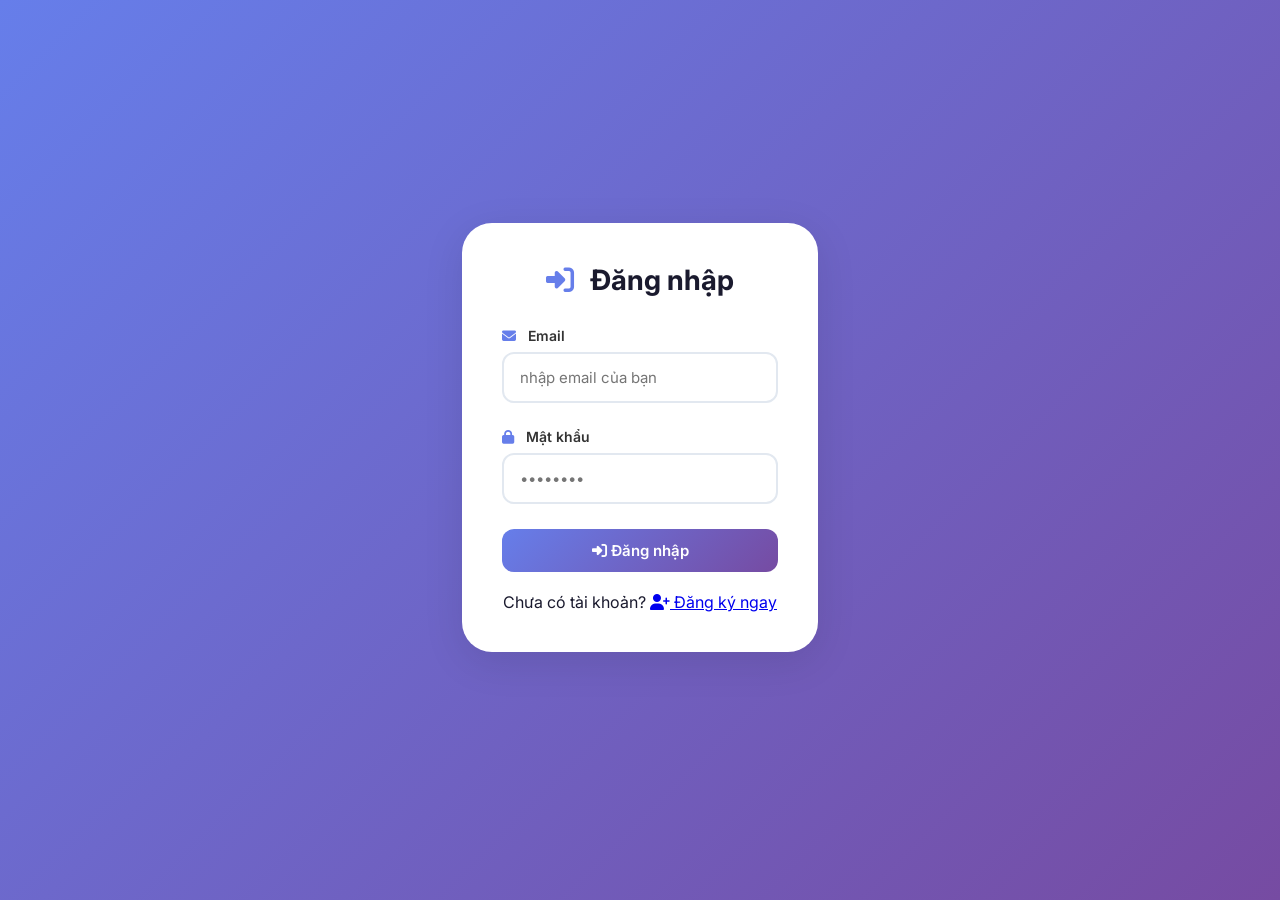
==== web_dat_lich_san_bong/public/index.html @ 663996a1 "add" ====
<!DOCTYPE html>
<html lang="vi">
<head>
    <meta charset="UTF-8">
    <meta name="viewport" content="width=device-width, initial-scale=1.0">
    <title>Đặt Sân Bóng - Đặt sân online dễ dàng</title>
    <link rel="stylesheet" href="https://cdnjs.cloudflare.com/ajax/libs/font-awesome/6.4.0/css/all.min.css">
    <link rel="stylesheet" href="assets/css/style.css">
</head>
<body>
    <nav class="navbar">
        <div class="logo">
            <i class="fas fa-futbol"></i> Đặt <span>Sân Bóng</span>
        </div>
        <div class="nav-links">
            <a href="index.html"><i class="fas fa-home"></i> Trang chủ</a>
            <a href="pitches.html"><i class="fas fa-list"></i> Sân bóng</a>
            <a href="my-bookings.html" id="my-bookings-link" style="display: none;"><i class="fas fa-calendar-alt"></i> Lịch của tôi</a>
            <a href="booking.html" id="booking-link" style="display: none;"><i class="fas fa-plus-circle"></i> Đặt sân</a>
            <a href="#" id="logout-link" style="display: none;" onclick="logoutNow(); return false;">
            <i class="fas fa-sign-out-alt"></i> Đăng xuất (<span class="user-name"></span>)</a>
            <a href="login.html" id="login-link"><i class="fas fa-sign-in-alt"></i> Đăng nhập</a>
            <a href="register.html" id="register-link"><i class="fas fa-user-plus"></i> Đăng ký</a>
        </div>
    </nav>

    <div class="container">
        <div class="hero">
            <i class="fas fa-futbol" style="font-size: 64px; margin-bottom: 20px;"></i>
            <h1>Đặt Sân Bóng Online</h1>
            <p>Nhanh chóng - Tiện lợi - Không lo trùng lịch</p>
            <a href="pitches.html" class="btn btn-outline" style="background: white; color: #667eea;">
                <i class="fas fa-search"></i> Xem sân ngay
            </a>
        </div>

        <h2 style="text-align: center; margin: 40px 0 20px;">
            <i class="fas fa-star" style="color: #fbbf24;"></i> Sân bóng nổi bật
        </h2>
        <div id="featured-pitches" class="grid"></div>
    </div>

    <script src="assets/js/utils.js"></script>
    <script src="assets/js/auth.js"></script>
    <script>
        async function loadFeaturedPitches() {
            const container = document.getElementById('featured-pitches');
            try {
                const data = await apiCall('/pitches/list.php');
                if (data.pitches && data.pitches.length) {
                    const featured = data.pitches.slice(0, 3);
                    container.innerHTML = featured.map(pitch => `
                        <div class="card pitch-card">
                            <h3><i class="fas fa-futbol"></i> ${escapeHtml(pitch.name)}</h3>
                            <p><i class="fas fa-tag"></i> <strong>Loại:</strong> ${escapeHtml(pitch.type || 'Sân bóng đá')}</p>
                            <p><i class="fas fa-map-marker-alt"></i> <strong>Địa chỉ:</strong> ${escapeHtml(pitch.location || 'Đang cập nhật')}</p>
                            <p><i class="fas fa-dollar-sign"></i> <strong>Giá:</strong> <span class="price">${formatCurrency(pitch.price_per_hour)}</span>/giờ</p>
                            <button class="btn btn-primary" onclick="window.location.href='booking.html?pitch_id=${pitch.id}'">
                                <i class="fas fa-calendar-check"></i> Đặt ngay
                            </button>
                        </div>
                    `).join('');
                }
            } catch (error) {
                console.error('Error:', error);
            }
        }
        
        document.addEventListener('DOMContentLoaded', () => {
            loadFeaturedPitches();
            
            const user = getCurrentUser();
            if (user) {
                document.getElementById('my-bookings-link').style.display = 'inline-block';
                document.getElementById('booking-link').style.display = 'inline-block';
                document.getElementById('login-link').style.display = 'none';
                document.getElementById('register-link').style.display = 'none';
                document.getElementById('logout-link').style.display = 'inline-block';
                document.querySelector('.user-name').textContent = user.name;
            }
        });
    </script>
</body>
</html>
---- web_dat_lich_san_bong/public/assets/css/style.css ----
@import url('https://fonts.googleapis.com/css2?family=Inter:wght@300;400;500;600;700&display=swap');

* {
    margin: 0;
    padding: 0;
    box-sizing: border-box;
}

body {
    font-family: 'Inter', sans-serif;
    background: linear-gradient(135deg, #667eea 0%, #764ba2 100%);
    min-height: 100vh;
    color: #1a1a2e;
}

/* Container */
.container {
    max-width: 1200px;
    margin: 0 auto;
    padding: 20px;
}

/* ============ NAVBAR ============ */
.navbar {
    background: rgba(26, 26, 46, 0.95);
    backdrop-filter: blur(10px);
    color: white;
    padding: 15px 40px;
    display: flex;
    justify-content: space-between;
    align-items: center;
    flex-wrap: wrap;
    position: sticky;
    top: 0;
    z-index: 1000;
    box-shadow: 0 4px 20px rgba(0,0,0,0.1);
}

.logo {
    font-size: 1.8rem;
    font-weight: 700;
    background: linear-gradient(135deg, #fff, #a8c0ff);
    -webkit-background-clip: text;
    -webkit-text-fill-color: transparent;
    background-clip: text;
}

.logo span {
    background: linear-gradient(135deg, #667eea, #764ba2);
    -webkit-background-clip: text;
    -webkit-text-fill-color: transparent;
}

.nav-links {
    display: flex;
    gap: 25px;
    flex-wrap: wrap;
}

.nav-links a {
    color: white;
    text-decoration: none;
    font-weight: 500;
    transition: all 0.3s ease;
    padding: 8px 16px;
    border-radius: 8px;
}

.nav-links a:hover {
    background: rgba(102, 126, 234, 0.3);
    transform: translateY(-2px);
}

/* ============ CARDS ============ */
.card {
    background: white;
    border-radius: 20px;
    padding: 25px;
    margin-bottom: 25px;
    box-shadow: 0 10px 40px rgba(0,0,0,0.1);
    transition: all 0.3s ease;
}

.card:hover {
    transform: translateY(-5px);
    box-shadow: 0 20px 50px rgba(0,0,0,0.15);
}

.pitch-card {
    border-left: 5px solid #667eea;
    background: linear-gradient(135deg, #fff 0%, #f8f9ff 100%);
}

/* ============ GRID ============ */
.grid {
    display: grid;
    grid-template-columns: repeat(auto-fill, minmax(350px, 1fr));
    gap: 25px;
    margin-top: 25px;
}

/* ============ FORMS ============ */
.form-container {
    max-width: 500px;
    margin: 60px auto;
}

.form-container .card {
    background: white;
    padding: 40px;
    border-radius: 30px;
}

.form-container h2 {
    text-align: center;
    margin-bottom: 30px;
    color: #1a1a2e;
    font-size: 28px;
}

.form-container h2 i {
    margin-right: 10px;
    color: #667eea;
}

.form-group {
    margin-bottom: 25px;
}

.form-group label {
    display: block;
    margin-bottom: 8px;
    font-weight: 600;
    color: #333;
    font-size: 14px;
}

.form-group label i {
    margin-right: 8px;
    color: #667eea;
}

.form-control {
    width: 100%;
    padding: 14px 16px;
    border: 2px solid #e2e8f0;
    border-radius: 12px;
    font-size: 15px;
    transition: all 0.3s ease;
    font-family: 'Inter', sans-serif;
}

.form-control:focus {
    outline: none;
    border-color: #667eea;
    box-shadow: 0 0 0 3px rgba(102, 126, 234, 0.2);
}

/* ============ BUTTONS ============ */
.btn {
    display: inline-block;
    padding: 12px 28px;
    border: none;
    border-radius: 12px;
    cursor: pointer;
    text-decoration: none;
    font-size: 15px;
    font-weight: 600;
    transition: all 0.3s ease;
    font-family: 'Inter', sans-serif;
}

.btn-primary {
    background: linear-gradient(135deg, #667eea, #764ba2);
    color: white;
}

.btn-primary:hover {
    transform: translateY(-2px);
    box-shadow: 0 5px 20px rgba(102, 126, 234, 0.4);
}

.btn-danger {
    background: linear-gradient(135deg, #f56565, #e53e3e);
    color: white;
}

.btn-danger:hover {
    transform: translateY(-2px);
    box-shadow: 0 5px 20px rgba(245, 101, 101, 0.4);
}

.btn-outline {
    background: transparent;
    border: 2px solid #667eea;
    color: #667eea;
}

.btn-outline:hover {
    background: #667eea;
    color: white;
}

.btn-block {
    width: 100%;
}

/* ============ ALERTS ============ */
.alert {
    padding: 15px 20px;
    border-radius: 12px;
    margin-bottom: 20px;
    font-weight: 500;
    animation: slideIn 0.3s ease;
}

.alert-success {
    background: linear-gradient(135deg, #48bb78, #38a169);
    color: white;
}

.alert-error {
    background: linear-gradient(135deg, #f56565, #e53e3e);
    color: white;
}

.alert-info {
    background: linear-gradient(135deg, #4299e1, #3182ce);
    color: white;
}

/* ============ BOOKING CARD ============ */
.booking-card {
    border-left: 4px solid;
    transition: all 0.3s ease;
}

.booking-card.pending {
    border-left-color: #ed8936;
}

.booking-card.confirmed {
    border-left-color: #48bb78;
}

.booking-card.cancelled {
    border-left-color: #f56565;
    opacity: 0.7;
}

.booking-status {
    display: inline-block;
    padding: 5px 12px;
    border-radius: 20px;
    font-size: 12px;
    font-weight: 600;
}

.status-pending {
    background: #ed8936;
    color: white;
}

.status-confirmed {
    background: #48bb78;
    color: white;
}

.status-cancelled {
    background: #f56565;
    color: white;
}

/* ============ LOADING ============ */
.spinner {
    width: 50px;
    height: 50px;
    border: 4px solid #e2e8f0;
    border-top-color: #667eea;
    border-radius: 50%;
    animation: spin 1s linear infinite;
    margin: 40px auto;
}

@keyframes spin {
    to { transform: rotate(360deg); }
}

@keyframes slideIn {
    from {
        transform: translateX(100%);
        opacity: 0;
    }
    to {
        transform: translateX(0);
        opacity: 1;
    }
}

/* ============ HERO SECTION ============ */
.hero {
    background: linear-gradient(135deg, #667eea, #764ba2);
    color: white;
    text-align: center;
    padding: 60px 20px;
    border-radius: 30px;
    margin-bottom: 40px;
}

.hero h1 {
    font-size: 48px;
    margin-bottom: 20px;
}

.hero p {
    font-size: 18px;
    opacity: 0.95;
    margin-bottom: 30px;
}

/* ============ RESPONSIVE ============ */
@media (max-width: 768px) {
    .navbar {
        flex-direction: column;
        gap: 15px;
        padding: 15px 20px;
    }
    
    .nav-links {
        justify-content: center;
    }
    
    .hero h1 {
        font-size: 32px;
    }
    
    .grid {
        grid-template-columns: 1fr;
    }
    
    .form-container {
        margin: 30px 20px;
    }
    
    .form-container .card {
        padding: 25px;
    }
}

/* ============ UTILITIES ============ */
.text-center { text-align: center; }
.text-right { text-align: right; }
.mt-1 { margin-top: 10px; }
.mt-2 { margin-top: 20px; }
.mt-3 { margin-top: 30px; }
.mb-1 { margin-bottom: 10px; }
.mb-2 { margin-bottom: 20px; }
.mb-3 { margin-bottom: 30px; }
.hidden { display: none; }

/* ============ BADGE ============ */
.badge {
    display: inline-block;
    padding: 4px 12px;
    border-radius: 20px;
    font-size: 12px;
    font-weight: 600;
}

.badge-success {
    background: #48bb78;
    color: white;
}

.badge-warning {
    background: #ed8936;
    color: white;
}

.badge-danger {
    background: #f56565;
    color: white;
}

/* ============ PRICE TAG ============ */
.price {
    font-size: 24px;
    font-weight: 700;
    color: #667eea;
}

.price small {
    font-size: 14px;
    font-weight: 400;
    color: #718096;
}
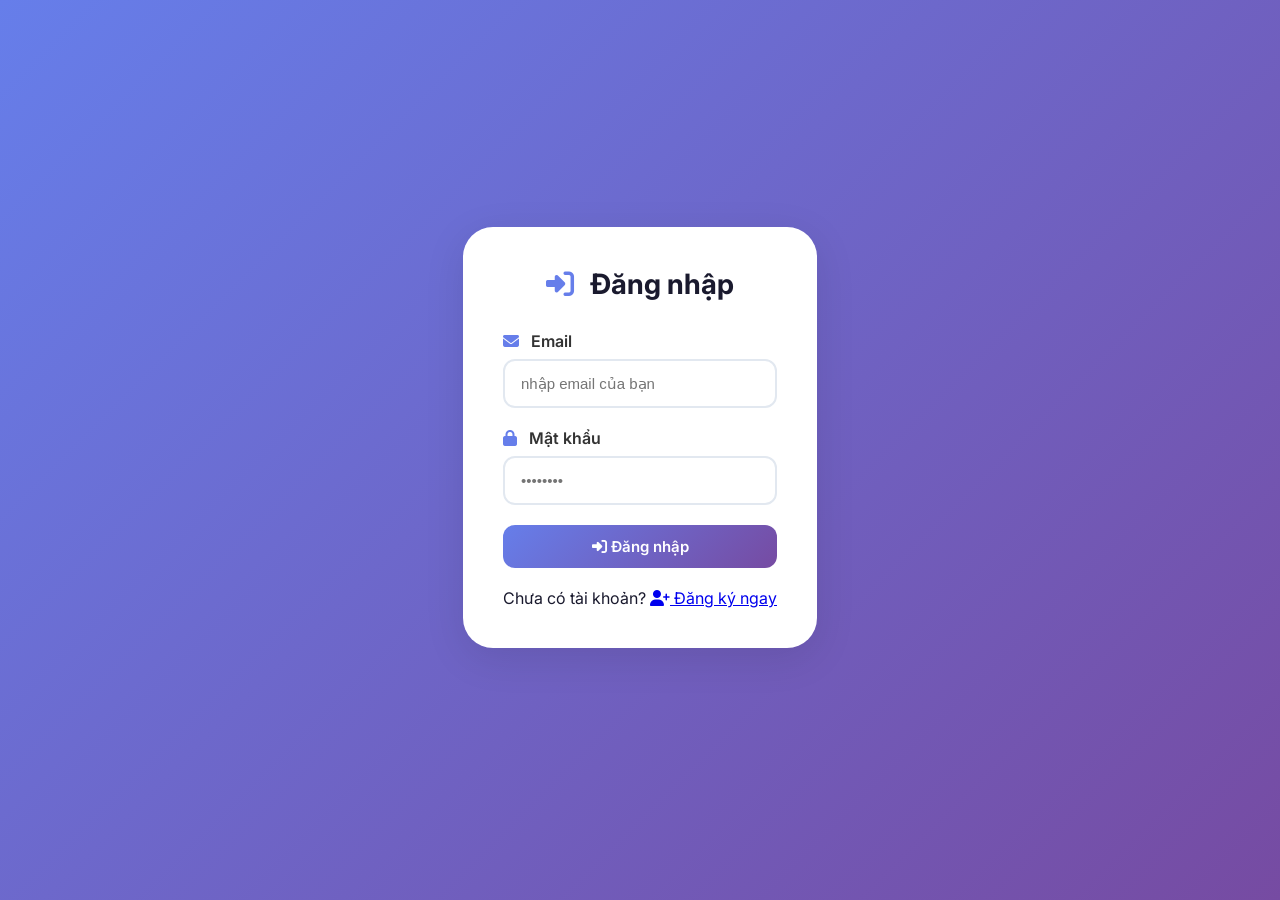
==== commit 77de36ce: "update" ====
--- a/web_dat_lich_san_bong/public/index.html
+++ b/web_dat_lich_san_bong/public/index.html
@@ -17,24 +17,43 @@
             <a href="pitches.html"><i class="fas fa-list"></i> Sân bóng</a>
             <a href="my-bookings.html" id="my-bookings-link" style="display: none;"><i class="fas fa-calendar-alt"></i> Lịch của tôi</a>
             <a href="booking.html" id="booking-link" style="display: none;"><i class="fas fa-plus-circle"></i> Đặt sân</a>
-            <a href="#" id="logout-link" style="display: none;" onclick="logoutNow(); return false;">
-            <i class="fas fa-sign-out-alt"></i> Đăng xuất (<span class="user-name"></span>)</a>
+            <a href="assets/admin/index.html" id="admin-link" style="display: none;"><i class="fas fa-shield-alt"></i> Admin</a>
+            <a href="#" id="logout-link" style="display: none;">
+                <i class="fas fa-sign-out-alt"></i> Đăng xuất (<span class="user-name"></span>)
+            </a>
             <a href="login.html" id="login-link"><i class="fas fa-sign-in-alt"></i> Đăng nhập</a>
             <a href="register.html" id="register-link"><i class="fas fa-user-plus"></i> Đăng ký</a>
+            <button id="darkModeToggle" class="dark-mode-btn" onclick="toggleDarkMode()">
+                <i class="fas fa-moon"></i>
+            </button>
         </div>
     </nav>
 
     <div class="container">
         <div class="hero">
-            <i class="fas fa-futbol" style="font-size: 64px; margin-bottom: 20px;"></i>
+            <i class="fas fa-futbol"></i>
             <h1>Đặt Sân Bóng Online</h1>
             <p>Nhanh chóng - Tiện lợi - Không lo trùng lịch</p>
-            <a href="pitches.html" class="btn btn-outline" style="background: white; color: #667eea;">
+            <a href="pitches.html" class="btn btn-outline">
                 <i class="fas fa-search"></i> Xem sân ngay
             </a>
+            <div class="stats-badge">
+                <div><i class="fas fa-calendar-check"></i> <span id="todayBookings">0</span> đặt hôm nay</div>
+                <div><i class="fas fa-futbol"></i> Sân chất lượng cao</div>
+            </div>
         </div>
 
-        <h2 style="text-align: center; margin: 40px 0 20px;">
+        <div class="search-filter">
+            <input type="text" id="searchInput" class="form-control" placeholder="🔍 Tìm kiếm sân bóng...">
+            <select id="priceFilter" class="form-control">
+                <option value="all">💰 Tất cả giá</option>
+                <option value="under300">Dưới 300.000đ</option>
+                <option value="300-500">300.000đ - 500.000đ</option>
+                <option value="over500">Trên 500.000đ</option>
+            </select>
+        </div>
+
+        <h2 style="text-align: center; margin: 20px 0;">
             <i class="fas fa-star" style="color: #fbbf24;"></i> Sân bóng nổi bật
         </h2>
         <div id="featured-pitches" class="grid"></div>
@@ -43,12 +62,25 @@
     <script src="assets/js/utils.js"></script>
     <script src="assets/js/auth.js"></script>
     <script>
+        // Hàm logout
+        function logoutNow() {
+            sessionStorage.removeItem('user');
+            window.location.href = '/web_dat_lich_san_bong/public/login.html';
+        }
+        
+        // Gắn sự kiện logout cho nút logout-link
+        document.getElementById('logout-link')?.addEventListener('click', function(e) {
+            e.preventDefault();
+            logoutNow();
+        });
+        
+        // Load sân nổi bật
         async function loadFeaturedPitches() {
             const container = document.getElementById('featured-pitches');
             try {
                 const data = await apiCall('/pitches/list.php');
                 if (data.pitches && data.pitches.length) {
-                    const featured = data.pitches.slice(0, 3);
+                    const featured = data.pitches.slice(0, 6);
                     container.innerHTML = featured.map(pitch => `
                         <div class="card pitch-card">
                             <h3><i class="fas fa-futbol"></i> ${escapeHtml(pitch.name)}</h3>
@@ -60,24 +92,52 @@
                             </button>
                         </div>
                     `).join('');
+                    
+                    const searchInput = document.getElementById('searchInput');
+                    const priceFilter = document.getElementById('priceFilter');
+                    if (searchInput) searchInput.addEventListener('keyup', filterPitches);
+                    if (priceFilter) priceFilter.addEventListener('change', filterPitches);
                 }
             } catch (error) {
                 console.error('Error:', error);
             }
         }
         
+        // Cập nhật giao diện dựa trên user
+        function updateUIForUser() {
+            const user = getCurrentUser();
+            console.log('Current user:', user);
+            
+            const myBookingsLink = document.getElementById('my-bookings-link');
+            const bookingLink = document.getElementById('booking-link');
+            const loginLink = document.getElementById('login-link');
+            const registerLink = document.getElementById('register-link');
+            const logoutLink = document.getElementById('logout-link');
+            const adminLink = document.getElementById('admin-link');
+            const userNameSpan = document.querySelector('.user-name');
+            
+            if (user) {
+                if (myBookingsLink) myBookingsLink.style.display = 'inline-block';
+                if (bookingLink) bookingLink.style.display = 'inline-block';
+                if (loginLink) loginLink.style.display = 'none';
+                if (registerLink) registerLink.style.display = 'none';
+                if (logoutLink) logoutLink.style.display = 'inline-block';
+                if (userNameSpan) userNameSpan.textContent = user.name;
+                if (user.role === 'admin' && adminLink) adminLink.style.display = 'inline-block';
+            } else {
+                if (myBookingsLink) myBookingsLink.style.display = 'none';
+                if (bookingLink) bookingLink.style.display = 'none';
+                if (loginLink) loginLink.style.display = 'inline-block';
+                if (registerLink) registerLink.style.display = 'inline-block';
+                if (logoutLink) logoutLink.style.display = 'none';
+                if (adminLink) adminLink.style.display = 'none';
+            }
+        }
+        
         document.addEventListener('DOMContentLoaded', () => {
             loadFeaturedPitches();
-            
-            const user = getCurrentUser();
-            if (user) {
-                document.getElementById('my-bookings-link').style.display = 'inline-block';
-                document.getElementById('booking-link').style.display = 'inline-block';
-                document.getElementById('login-link').style.display = 'none';
-                document.getElementById('register-link').style.display = 'none';
-                document.getElementById('logout-link').style.display = 'inline-block';
-                document.querySelector('.user-name').textContent = user.name;
-            }
+            loadHomeStats();
+            updateUIForUser();
         });
     </script>
 </body>
--- a/web_dat_lich_san_bong/public/assets/css/style.css
+++ b/web_dat_lich_san_bong/public/assets/css/style.css
@@ -1,4 +1,4 @@
-@import url('https://fonts.googleapis.com/css2?family=Inter:wght@300;400;500;600;700&display=swap');
+@import url('https://fonts.googleapis.com/css2?family=Inter:wght@300;400;500;600;700;800&display=swap');
 
 * {
     margin: 0;
@@ -11,6 +11,71 @@
     background: linear-gradient(135deg, #667eea 0%, #764ba2 100%);
     min-height: 100vh;
     color: #1a1a2e;
+    transition: all 0.3s ease;
+}
+
+/* Dark Mode */
+body.dark-mode {
+    background: linear-gradient(135deg, #1a1a2e 0%, #16213e 100%);
+}
+
+body.dark-mode .card {
+    background: #1e1e2e;
+    color: #fff;
+}
+
+body.dark-mode .card p,
+body.dark-mode .card h3 {
+    color: #ddd;
+}
+
+body.dark-mode .stat-card,
+body.dark-mode .page-header,
+body.dark-mode .table-container {
+    background: #1e1e2e;
+    color: #fff;
+}
+
+body.dark-mode th {
+    background: #0f0f1a;
+    color: #fff;
+}
+
+body.dark-mode td {
+    color: #ddd;
+}
+
+/* Animations */
+@keyframes fadeInUp {
+    from {
+        opacity: 0;
+        transform: translateY(30px);
+    }
+    to {
+        opacity: 1;
+        transform: translateY(0);
+    }
+}
+
+@keyframes float {
+    0% { transform: translateY(0px); }
+    50% { transform: translateY(-10px); }
+    100% { transform: translateY(0px); }
+}
+
+@keyframes slideIn {
+    from {
+        transform: translateX(100%);
+        opacity: 0;
+    }
+    to {
+        transform: translateX(0);
+        opacity: 1;
+    }
+}
+
+@keyframes spin {
+    to { transform: rotate(360deg); }
 }
 
 /* Container */
@@ -20,7 +85,7 @@
     padding: 20px;
 }
 
-/* ============ NAVBAR ============ */
+/* Navbar */
 .navbar {
     background: rgba(26, 26, 46, 0.95);
     backdrop-filter: blur(10px);
@@ -33,37 +98,39 @@
     position: sticky;
     top: 0;
     z-index: 1000;
-    box-shadow: 0 4px 20px rgba(0,0,0,0.1);
+    box-shadow: 0 4px 30px rgba(0,0,0,0.1);
 }
 
 .logo {
     font-size: 1.8rem;
-    font-weight: 700;
+    font-weight: 800;
     background: linear-gradient(135deg, #fff, #a8c0ff);
     -webkit-background-clip: text;
     -webkit-text-fill-color: transparent;
     background-clip: text;
 }
 
-.logo span {
-    background: linear-gradient(135deg, #667eea, #764ba2);
-    -webkit-background-clip: text;
-    -webkit-text-fill-color: transparent;
+.logo i {
+    background: none;
+    -webkit-text-fill-color: #667eea;
+    margin-right: 8px;
 }
 
 .nav-links {
     display: flex;
-    gap: 25px;
+    gap: 20px;
     flex-wrap: wrap;
+    align-items: center;
 }
 
 .nav-links a {
     color: white;
     text-decoration: none;
     font-weight: 500;
-    transition: all 0.3s ease;
     padding: 8px 16px;
-    border-radius: 8px;
+    border-radius: 10px;
+    transition: all 0.3s ease;
+    position: relative;
 }
 
 .nav-links a:hover {
@@ -71,7 +138,67 @@
     transform: translateY(-2px);
 }
 
-/* ============ CARDS ============ */
+.dark-mode-btn {
+    background: none;
+    border: none;
+    color: white;
+    cursor: pointer;
+    font-size: 1.2rem;
+    padding: 8px 12px;
+    border-radius: 10px;
+    transition: all 0.3s ease;
+}
+
+.dark-mode-btn:hover {
+    background: rgba(102, 126, 234, 0.3);
+    transform: translateY(-2px);
+}
+
+/* Hero Section */
+.hero {
+    background: linear-gradient(135deg, rgba(102, 126, 234, 0.95), rgba(118, 75, 162, 0.95));
+    border-radius: 30px;
+    padding: 60px 40px;
+    text-align: center;
+    color: white;
+    margin-bottom: 50px;
+    animation: fadeInUp 0.8s ease;
+}
+
+.hero i {
+    font-size: 64px;
+    margin-bottom: 20px;
+    animation: float 3s ease infinite;
+}
+
+.hero h1 {
+    font-size: 48px;
+    margin-bottom: 15px;
+    font-weight: 800;
+}
+
+.hero p {
+    font-size: 18px;
+    opacity: 0.95;
+    margin-bottom: 30px;
+}
+
+.stats-badge {
+    display: flex;
+    justify-content: center;
+    gap: 40px;
+    margin-top: 30px;
+    flex-wrap: wrap;
+}
+
+.stats-badge div {
+    background: rgba(255,255,255,0.2);
+    padding: 10px 20px;
+    border-radius: 30px;
+    font-size: 14px;
+}
+
+/* Cards */
 .card {
     background: white;
     border-radius: 20px;
@@ -79,84 +206,63 @@
     margin-bottom: 25px;
     box-shadow: 0 10px 40px rgba(0,0,0,0.1);
     transition: all 0.3s ease;
+    animation: fadeInUp 0.6s ease;
 }
 
 .card:hover {
-    transform: translateY(-5px);
+    transform: translateY(-8px);
     box-shadow: 0 20px 50px rgba(0,0,0,0.15);
 }
 
 .pitch-card {
-    border-left: 5px solid #667eea;
+    border-top: 4px solid #667eea;
     background: linear-gradient(135deg, #fff 0%, #f8f9ff 100%);
 }
 
-/* ============ GRID ============ */
+.pitch-card h3 {
+    color: #1a1a2e;
+    margin-bottom: 15px;
+    font-size: 1.4rem;
+}
+
+.pitch-card h3 i {
+    color: #667eea;
+    margin-right: 10px;
+}
+
+.pitch-card p {
+    margin: 10px 0;
+    color: #555;
+}
+
+.price {
+    font-size: 24px;
+    font-weight: 700;
+    color: #667eea;
+}
+
+/* Grid */
 .grid {
     display: grid;
     grid-template-columns: repeat(auto-fill, minmax(350px, 1fr));
     gap: 25px;
-    margin-top: 25px;
-}
-
-/* ============ FORMS ============ */
-.form-container {
-    max-width: 500px;
-    margin: 60px auto;
-}
-
-.form-container .card {
-    background: white;
-    padding: 40px;
-    border-radius: 30px;
-}
-
-.form-container h2 {
-    text-align: center;
+    margin-top: 20px;
+}
+
+/* Search & Filter */
+.search-filter {
+    display: flex;
+    gap: 15px;
     margin-bottom: 30px;
-    color: #1a1a2e;
-    font-size: 28px;
-}
-
-.form-container h2 i {
-    margin-right: 10px;
-    color: #667eea;
-}
-
-.form-group {
-    margin-bottom: 25px;
-}
-
-.form-group label {
-    display: block;
-    margin-bottom: 8px;
-    font-weight: 600;
-    color: #333;
-    font-size: 14px;
-}
-
-.form-group label i {
-    margin-right: 8px;
-    color: #667eea;
-}
-
-.form-control {
-    width: 100%;
-    padding: 14px 16px;
-    border: 2px solid #e2e8f0;
-    border-radius: 12px;
-    font-size: 15px;
-    transition: all 0.3s ease;
-    font-family: 'Inter', sans-serif;
-}
-
-.form-control:focus {
-    outline: none;
-    border-color: #667eea;
-    box-shadow: 0 0 0 3px rgba(102, 126, 234, 0.2);
-}
-
-/* ============ BUTTONS ============ */
+    flex-wrap: wrap;
+}
+
+.search-filter .form-control {
+    flex: 1;
+    min-width: 200px;
+}
+
+/* Buttons */
 .btn {
     display: inline-block;
     padding: 12px 28px;
@@ -177,7 +283,7 @@
 
 .btn-primary:hover {
     transform: translateY(-2px);
-    box-shadow: 0 5px 20px rgba(102, 126, 234, 0.4);
+    box-shadow: 0 10px 20px rgba(102, 126, 234, 0.4);
 }
 
 .btn-danger {
@@ -187,91 +293,116 @@
 
 .btn-danger:hover {
     transform: translateY(-2px);
-    box-shadow: 0 5px 20px rgba(245, 101, 101, 0.4);
+}
+
+.btn-success {
+    background: linear-gradient(135deg, #48bb78, #38a169);
+    color: white;
 }
 
 .btn-outline {
     background: transparent;
-    border: 2px solid #667eea;
-    color: #667eea;
+    border: 2px solid white;
+    color: white;
 }
 
 .btn-outline:hover {
-    background: #667eea;
-    color: white;
+    background: white;
+    color: #667eea;
+    transform: translateY(-2px);
+}
+
+.btn-sm {
+    padding: 6px 12px;
+    font-size: 12px;
 }
 
 .btn-block {
     width: 100%;
 }
 
-/* ============ ALERTS ============ */
+/* Forms */
+.form-container {
+    max-width: 500px;
+    margin: 60px auto;
+}
+
+.form-container .card {
+    background: white;
+    padding: 40px;
+    border-radius: 30px;
+}
+
+.form-container h2 {
+    text-align: center;
+    margin-bottom: 30px;
+    color: #1a1a2e;
+    font-size: 28px;
+}
+
+.form-container h2 i {
+    color: #667eea;
+    margin-right: 10px;
+}
+
+.form-group {
+    margin-bottom: 20px;
+}
+
+.form-group label {
+    display: block;
+    margin-bottom: 8px;
+    font-weight: 600;
+    color: #333;
+}
+
+.form-group label i {
+    color: #667eea;
+    margin-right: 8px;
+}
+
+.form-control {
+    width: 100%;
+    padding: 14px 16px;
+    border: 2px solid #e2e8f0;
+    border-radius: 12px;
+    font-size: 15px;
+    transition: all 0.3s ease;
+}
+
+.form-control:focus {
+    outline: none;
+    border-color: #667eea;
+    box-shadow: 0 0 0 3px rgba(102, 126, 234, 0.2);
+}
+
+/* Alerts */
 .alert {
-    padding: 15px 20px;
+    position: fixed;
+    top: 20px;
+    right: 20px;
+    padding: 15px 25px;
     border-radius: 12px;
-    margin-bottom: 20px;
+    color: white;
     font-weight: 500;
+    z-index: 9999;
     animation: slideIn 0.3s ease;
+    box-shadow: 0 5px 20px rgba(0,0,0,0.2);
 }
 
 .alert-success {
     background: linear-gradient(135deg, #48bb78, #38a169);
-    color: white;
 }
 
 .alert-error {
     background: linear-gradient(135deg, #f56565, #e53e3e);
-    color: white;
 }
 
 .alert-info {
     background: linear-gradient(135deg, #4299e1, #3182ce);
-    color: white;
-}
-
-/* ============ BOOKING CARD ============ */
-.booking-card {
-    border-left: 4px solid;
-    transition: all 0.3s ease;
-}
-
-.booking-card.pending {
-    border-left-color: #ed8936;
-}
-
-.booking-card.confirmed {
-    border-left-color: #48bb78;
-}
-
-.booking-card.cancelled {
-    border-left-color: #f56565;
-    opacity: 0.7;
-}
-
-.booking-status {
-    display: inline-block;
-    padding: 5px 12px;
-    border-radius: 20px;
-    font-size: 12px;
-    font-weight: 600;
-}
-
-.status-pending {
-    background: #ed8936;
-    color: white;
-}
-
-.status-confirmed {
-    background: #48bb78;
-    color: white;
-}
-
-.status-cancelled {
-    background: #f56565;
-    color: white;
-}
-
-/* ============ LOADING ============ */
+}
+
+/* Loading Spinner */
 .spinner {
     width: 50px;
     height: 50px;
@@ -282,43 +413,192 @@
     margin: 40px auto;
 }
 
-@keyframes spin {
-    to { transform: rotate(360deg); }
-}
-
-@keyframes slideIn {
-    from {
-        transform: translateX(100%);
-        opacity: 0;
-    }
-    to {
-        transform: translateX(0);
-        opacity: 1;
-    }
-}
-
-/* ============ HERO SECTION ============ */
-.hero {
-    background: linear-gradient(135deg, #667eea, #764ba2);
-    color: white;
+/* Tables */
+.table-container {
+    background: white;
+    border-radius: 16px;
+    overflow-x: auto;
+    box-shadow: 0 2px 10px rgba(0,0,0,0.05);
+}
+
+table {
+    width: 100%;
+    border-collapse: collapse;
+    min-width: 700px;
+}
+
+th {
+    background: #f8f9fa;
+    padding: 15px;
+    text-align: left;
+    font-weight: 600;
+    color: #555;
+    border-bottom: 1px solid #eee;
+}
+
+td {
+    padding: 15px;
+    border-bottom: 1px solid #eee;
+}
+
+tr:hover {
+    background: #f8f9fa;
+}
+
+/* Badges */
+.badge {
+    display: inline-block;
+    padding: 5px 12px;
+    border-radius: 20px;
+    font-size: 12px;
+    font-weight: 600;
+}
+
+.badge-pending {
+    background: #ed8936;
+    color: white;
+}
+
+.badge-confirmed {
+    background: #48bb78;
+    color: white;
+}
+
+.badge-cancelled {
+    background: #f56565;
+    color: white;
+}
+
+/* Modal */
+.modal {
+    display: none;
+    position: fixed;
+    top: 0;
+    left: 0;
+    width: 100%;
+    height: 100%;
+    background: rgba(0,0,0,0.5);
+    justify-content: center;
+    align-items: center;
+    z-index: 1000;
+}
+
+.modal-content {
+    background: white;
+    border-radius: 20px;
+    padding: 30px;
+    width: 90%;
+    max-width: 500px;
+    animation: fadeInUp 0.3s ease;
+}
+
+/* Admin Layout */
+.admin-layout {
+    display: flex;
+    min-height: 100vh;
+}
+
+.sidebar {
+    width: 280px;
+    background: linear-gradient(180deg, #1a1a2e 0%, #16213e 100%);
+    color: white;
+    position: fixed;
+    height: 100vh;
+    overflow-y: auto;
+}
+
+.sidebar-header {
+    padding: 25px 20px;
     text-align: center;
-    padding: 60px 20px;
-    border-radius: 30px;
-    margin-bottom: 40px;
-}
-
-.hero h1 {
-    font-size: 48px;
-    margin-bottom: 20px;
-}
-
-.hero p {
-    font-size: 18px;
-    opacity: 0.95;
+    border-bottom: 1px solid rgba(255,255,255,0.1);
+}
+
+.sidebar-header h3 {
+    font-size: 1.5rem;
+}
+
+.sidebar-header h3 i {
+    color: #667eea;
+    margin-right: 10px;
+}
+
+.sidebar-nav a {
+    display: block;
+    padding: 14px 24px;
+    color: white;
+    text-decoration: none;
+    transition: all 0.3s ease;
+    border-left: 3px solid transparent;
+}
+
+.sidebar-nav a i {
+    margin-right: 12px;
+    width: 20px;
+}
+
+.sidebar-nav a:hover,
+.sidebar-nav a.active {
+    background: rgba(102, 126, 234, 0.2);
+    border-left-color: #667eea;
+}
+
+.main-content {
+    flex: 1;
+    margin-left: 280px;
+    padding: 25px;
+}
+
+.page-header {
+    background: white;
+    border-radius: 16px;
+    padding: 20px 25px;
+    margin-bottom: 25px;
+    display: flex;
+    justify-content: space-between;
+    align-items: center;
+    flex-wrap: wrap;
+    gap: 15px;
+    box-shadow: 0 2px 10px rgba(0,0,0,0.05);
+}
+
+.page-header h1 {
+    font-size: 24px;
+    color: #333;
+}
+
+.page-header h1 i {
+    color: #667eea;
+    margin-right: 10px;
+}
+
+/* Stats Cards */
+.stats-grid {
+    display: grid;
+    grid-template-columns: repeat(auto-fit, minmax(240px, 1fr));
+    gap: 20px;
     margin-bottom: 30px;
 }
 
-/* ============ RESPONSIVE ============ */
+.stat-card {
+    background: white;
+    border-radius: 20px;
+    padding: 25px;
+    text-align: center;
+    transition: all 0.3s ease;
+}
+
+.stat-card:hover {
+    transform: translateY(-5px);
+}
+
+.stat-number {
+    font-size: 36px;
+    font-weight: 800;
+    color: #667eea;
+    margin: 15px 0;
+}
+
+/* Responsive */
 @media (max-width: 768px) {
     .navbar {
         flex-direction: column;
@@ -326,14 +606,14 @@
         padding: 15px 20px;
     }
     
-    .nav-links {
-        justify-content: center;
-    }
-    
     .hero h1 {
         font-size: 32px;
     }
     
+    .hero {
+        padding: 40px 20px;
+    }
+    
     .grid {
         grid-template-columns: 1fr;
     }
@@ -342,55 +622,31 @@
         margin: 30px 20px;
     }
     
-    .form-container .card {
-        padding: 25px;
-    }
-}
-
-/* ============ UTILITIES ============ */
+    .sidebar {
+        width: 100%;
+        position: relative;
+        height: auto;
+    }
+    
+    .main-content {
+        margin-left: 0;
+    }
+    
+    .stats-badge {
+        gap: 15px;
+    }
+    
+    .stats-badge div {
+        font-size: 12px;
+    }
+}
+
+/* Utilities */
 .text-center { text-align: center; }
-.text-right { text-align: right; }
 .mt-1 { margin-top: 10px; }
 .mt-2 { margin-top: 20px; }
 .mt-3 { margin-top: 30px; }
 .mb-1 { margin-bottom: 10px; }
 .mb-2 { margin-bottom: 20px; }
 .mb-3 { margin-bottom: 30px; }
-.hidden { display: none; }
-
-/* ============ BADGE ============ */
-.badge {
-    display: inline-block;
-    padding: 4px 12px;
-    border-radius: 20px;
-    font-size: 12px;
-    font-weight: 600;
-}
-
-.badge-success {
-    background: #48bb78;
-    color: white;
-}
-
-.badge-warning {
-    background: #ed8936;
-    color: white;
-}
-
-.badge-danger {
-    background: #f56565;
-    color: white;
-}
-
-/* ============ PRICE TAG ============ */
-.price {
-    font-size: 24px;
-    font-weight: 700;
-    color: #667eea;
-}
-
-.price small {
-    font-size: 14px;
-    font-weight: 400;
-    color: #718096;
-}+.hidden { display: none; }
